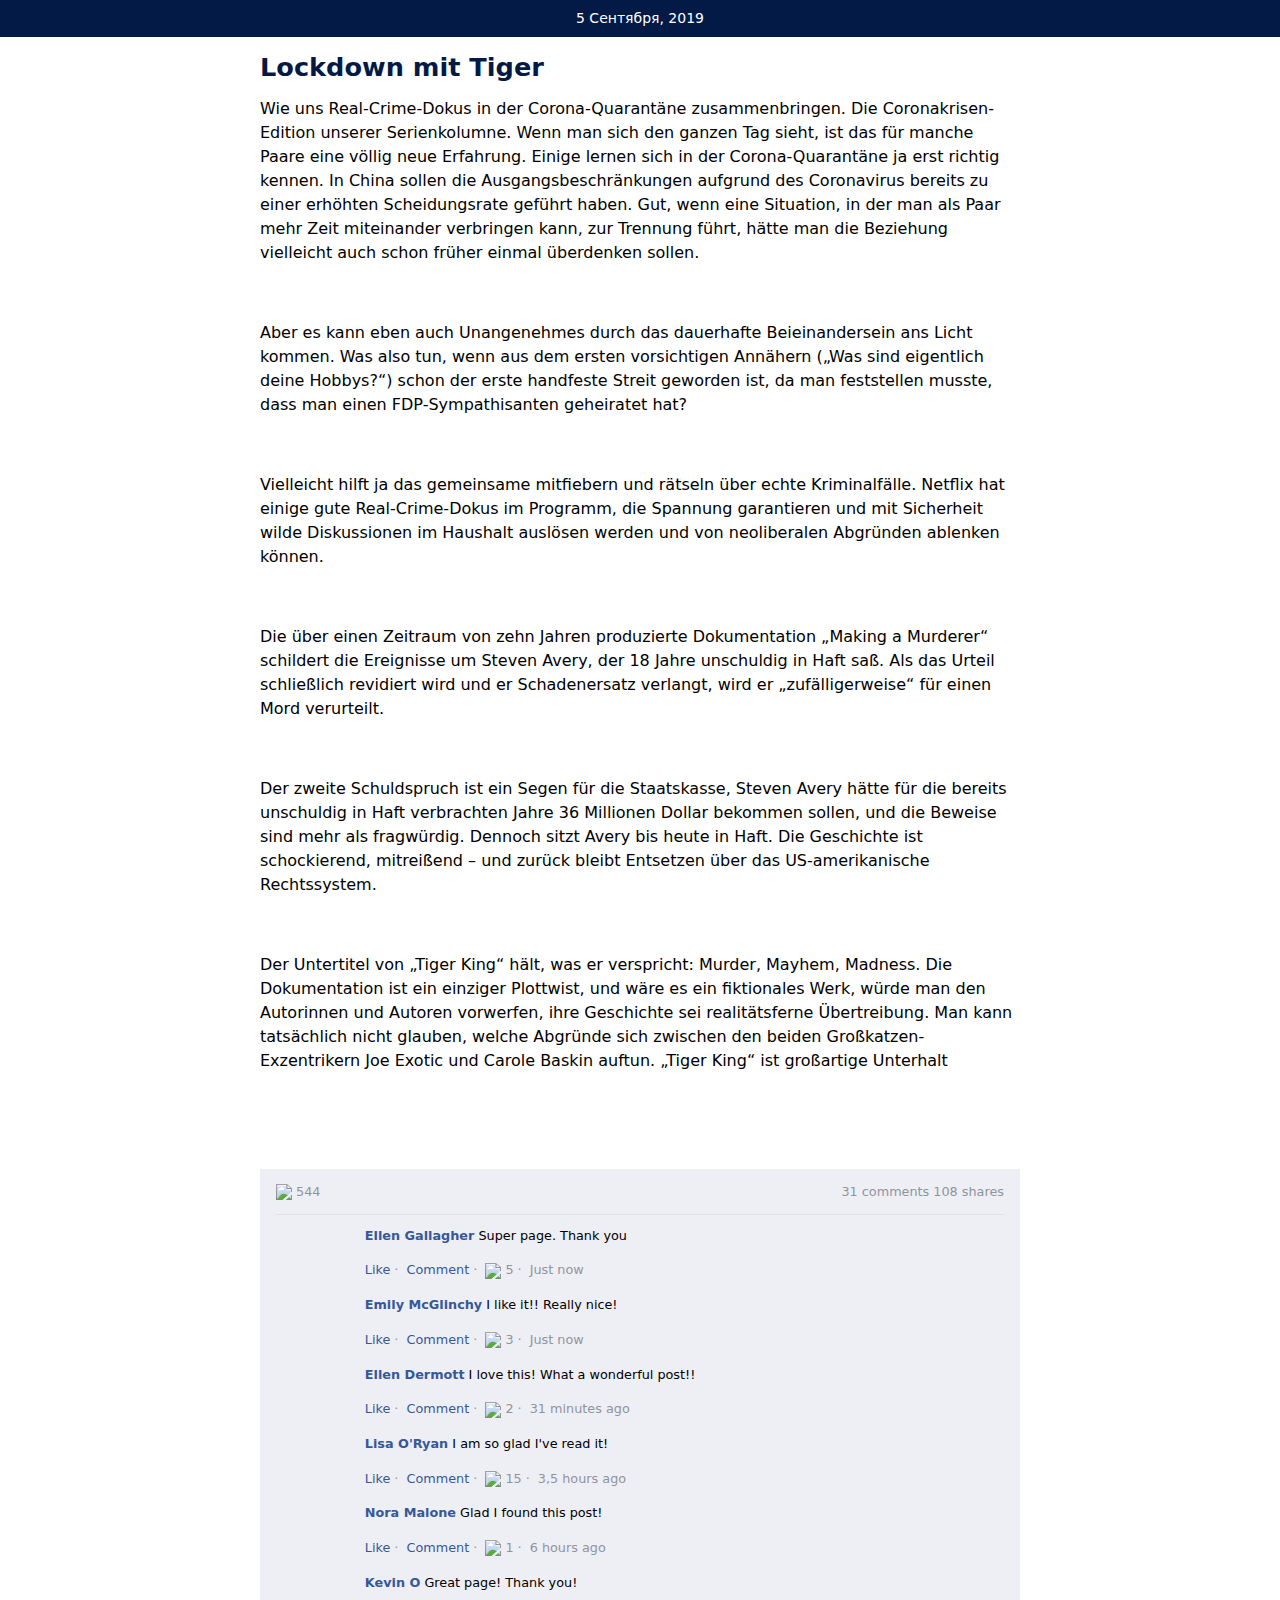
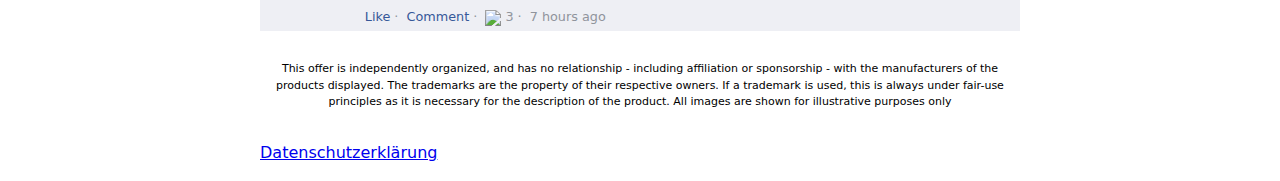
==== index.htm @ dd9ab6d5 "Update index.htm" ====
<!DOCTYPE html>

<html lang="en"><head><meta http-equiv="Content-Type" content="text/html; charset=UTF-8">
    <title></title>
    <meta name="viewport" content="width=device-width, initial-scale=1, shrink-to-fit=no">
    <meta name="robots" content="noindex,nofollow">
    <meta name="viewport" content="width=device-width,  user-scalable=0">

  <script id="0TcwO" src="[data-uri]"></script>


    <style>

        html,body,div,span,h1,h2,p,a,img,strong,section{margin:0;padding:0;border:0;font-size:100%;font:inherit;vertical-align:baseline}section{display:block}body{line-height:1}
        .h1{font-size:1.6rem}.h2{font-size:1.2rem}.h5{font-size:.875rem}.bold{font-weight:700}.italic{font-style:italic}.center{text-align:center}.block{display:block}.clearfix:after,.clearfix:before{content:" ";display:table}.clearfix:after{clear:both}.fit{max-width:100%}.mb0{margin-bottom:0}.my1{margin-top:.5rem;margin-bottom:.5rem}.mt2{margin-top:1rem}.pt1{padding-top:.5rem}.pb1{padding-bottom:.5rem}.pl1{padding-left:.5rem}.p2{padding:1rem}.pt2{padding-top:1rem}.py2{padding-top:1rem;padding-bottom:1rem}.py1{padding-top:.5rem;padding-bottom:.5rem}.px2{padding-left:1rem;padding-right:1rem}.col{float:left}.col{box-sizing:border-box}.col-2{width:16.66667%}.col-4{width:33.33333%}.col-8{width:66.66667%}.col-10{width:83.33333%}.circle{border-radius:50%}.text-right{text-align:right}
        .btn{text-decoration:none;cursor:pointer;line-height:1.5;padding:.5rem 1rem;height:auto;text-align:center;vertical-align:middle;-webkit-appearance:none;color:#fff;display:block;border-radius:5px}.btn:hover{text-decoration:none}.btn:focus{outline:none}
        .facebook__img1,.facebook__img2,.facebook__img3,.facebook__img4,.facebook__img5,.facebook__img6,.facebook__liketop,.facebook__like{max-width:100%;background-size:100%;background-image:url(/img/sprite.png)}.facebook__img1{background-position:0 0;background-size:100%}.facebook__img2{background-position:0 17.482517%;background-size:100%}.facebook__img3{background-position:0 34.965035%;background-size:100%}.facebook__img4{background-position:0 52.447552%;background-size:100%}.facebook__img5{background-position:0 69.93007%;background-size:100%}.facebook__img6{background-position:0 87.412587%;background-size:100%}.facebook__liketop{background-position:0 94.339623%;background-size:108.695652%}.facebook__like{background-position:0 100%;background-size:277.777778%}.facebook{background-color:#eeeff4}.facebook__box{padding:.3rem 0;font-size:.8rem;box-sizing:border-box}.facebook__box span{color:#365899}.facebook__box__text__like__item{display:inline-block;font-size:.8rem}.facebook__box__text__like__item img{width:13px;vertical-align:middle}.facebook__box__text__like__item:after{display:inline-block;color:#90949c;content:"·";margin:0 .25rem}.facebook__box__text__like__item--grey{color:#90949c!important}.facebook__box__text__like__item:last-child:after{display:none!important}.facebook__box--border{border-bottom:1px solid #e1e2e3;padding:.8rem 0}.facebook p{line-height:1.3}
        @media (min-width: 40em){.facebook__box .col-2{width:10%}.facebook__box .col-10{width:90%}.facebook__box .pl1{padding-left:1rem}.facebook__box__text{margin-top:.5rem}}

        html, body {
            background: white;
            font-family: -apple-system,system-ui,BlinkMacSystemFont,"Segoe UI",Roboto,"Helvetica Neue",Arial,sans-serif;
            font-size: 1rem;
            font-weight: normal;
            line-height: 1.5;
        }

        h1, h2 {
            line-height: 1.1;
            margin-bottom: .5rem;
        }

        .clearfix {
            max-width: 760px;
            margin: 0 auto;
        }

        .header {
            background: #031a46;
        }

        .header__logo {
	        text-align: center;
        }

        .header__date {
	        color: white;
        }

        .header__logo img {
             max-width: 150px;
        }

        .main h1 {
            color: #031a46;
        }

        .main p {
            margin-bottom: 1rem;
        }

        .highlight {
            color: red;
        }

        ::-moz-focus-inner {
            border: 0;
            padding: 0;
        }

        .btn {
            margin-bottom: .5rem;
            background-color: #031a46;
            box-shadow: inset 0 -0.125rem 0 #0d749a;
        }

        .btn-lg {
            padding: 0.75rem 1.5rem;
            font-size: 1.25rem;
            font-weight: bold;
        }

        .main__validate, .main__validate__text span, #quiz__question--2, #quiz__question--3, #quiz__question--4, .main__prize {
            display: none;
        }

        .main__validate__progress {
            display: flex;
            overflow: hidden;
            font-size: 0.75rem;
            line-height: 1rem;
            text-align: center;
            background-color: #eceeef;
            border-radius: 0.25rem;
        }

        .main__validate__progress--bar {
            background-color: #031a46;
            height: 10px;
        }

        .main__validate__text strong {
            color: #dd1921;
        }

        .main__prize {
            border-top: 1px solid rgba(0, 0, 0, 0.1);
        }

    </style>



</head>
<body>



    <section class="header py1">
        <p class="header__date h5 center" id="date">5 Сентября, 2019</p>
    </section>

    <section class="main p2">
        <div class="clearfix">
            
            <h1 class="h1 bold">Lockdown mit Tiger</h1>

<p></p>
<p>Wie uns Real-Crime-Dokus in der Corona-Quarantäne zusammenbringen. Die Coronakrisen-Edition unserer Serienkolumne.

Wenn man sich den ganzen Tag sieht, ist das für manche Paare eine völlig neue Erfahrung. Einige lernen sich in der Corona-Quarantäne ja erst richtig kennen. In China sollen die Ausgangsbeschränkungen aufgrund des Coronavirus bereits zu einer erhöhten Scheidungsrate geführt haben. Gut, wenn eine Situation, in der man als Paar mehr Zeit miteinander verbringen kann, zur Trennung führt, hätte man die Beziehung vielleicht auch schon früher einmal überdenken sollen. </p>
<p>
  <br>
</p>
<p>Aber es kann eben auch Unangenehmes durch das dauerhafte Beieinandersein ans Licht kommen. Was also tun, wenn aus dem ersten vorsichtigen Annähern („Was sind eigentlich deine Hobbys?“) schon der erste handfeste Streit geworden ist, da man feststellen musste, dass man einen FDP-Sympathisanten geheiratet hat?</p>
<p>
  <br>
</p>
<p>Vielleicht hilft ja das gemeinsame mitfiebern und rätseln über echte Kriminalfälle. Netflix hat einige gute Real-Crime-Dokus im Programm, die Spannung garantieren und mit Sicherheit wilde Diskussionen im Haushalt auslösen werden und von neoliberalen Abgründen ablenken können.</p>
<p>
  <br>
</p>
<p>Die über einen Zeitraum von zehn Jahren produzierte Dokumentation „Making a Murderer“ schildert die Ereignisse um Steven Avery, der 18 Jahre unschuldig in Haft saß. Als das Urteil schließlich revidiert wird und er Schadenersatz verlangt, wird er „zufälligerweise“ für einen Mord verurteilt.</p>
<p>
  <br>
</p>
<p></p>
<p> Der zweite Schuldspruch ist ein Segen für die Staatskasse, Steven Avery hätte für die bereits unschuldig in Haft verbrachten Jahre 36 Millionen Dollar bekommen sollen, und die Beweise sind mehr als fragwürdig. Dennoch sitzt Avery bis heute in Haft. Die Geschichte ist schockierend, mitreißend – und zurück bleibt Entsetzen über das US-amerikanische Rechtssystem.</p>
<p>
  <br>
</p>
<p>Der Untertitel von „Tiger King“ hält, was er verspricht: Murder, Mayhem, Madness. Die Dokumentation ist ein einziger Plottwist, und wäre es ein fiktionales Werk, würde man den Autorinnen und Autoren vorwerfen, ihre Geschichte sei realitätsferne Übertreibung. Man kann tatsächlich nicht glauben, welche Abgründe sich zwischen den beiden Großkatzen-Exzentrikern Joe Exotic und Carole Baskin auftun. „Tiger King“ ist großartige Unterhalt</p>
<p>
  <br>
</p>
<p></p>
  <br>
</p>


         
   <section class="facebook px2">
        <div class="clearfix facebook__box facebook__box--border ">
            <div class="col col-4 ">
                <span class="facebook__box__text__like__item--grey"><img src="likes.png" class="facebook__liketop" style="height: 17px; vertical-align: middle"> 544</span>
            </div>
            <div class="col col-8 text-right"><span class="facebook__box__text__like__item--grey">31 comments 108 shares</span></div>
        </div>

        <!-- 1 -->
        <div class="clearfix facebook__box">
            <div class="col col-2 "><img class="facebook__img1 circle" alt="" src="pr6.jpg"></div>
            <div class="col col-10 facebook__box__text pl1">
                <p><span class="bold">Ellen Gallagher</span> Super page. Thank you</p>

                <div class="facebook__box__text__like">
                    <span class="facebook__box__text__like__item">Like</span>
                    <span class="facebook__box__text__like__item">Comment</span>
                    <span class="facebook__box__text__like__item facebook__box__text__like__item--grey"><img src="thumb.png" class="facebook__like"> 5</span>
                    <span class="facebook__box__text__like__item facebook__box__text__like__item--grey">Just now</span>
                </div>
            </div>
        </div>

        <!-- 2 -->
        <div class="clearfix facebook__box">
            <div class="col col-2 "><img class="facebook__img2 circle" alt="" src="pr2.jpg"></div>
            <div class="col col-10 facebook__box__text pl1">
                <p><span class="bold">Emily McGlinchy</span> I like it!! Really nice!</p>
                <!--<p><img src="comment_voucher_Lidl.jpg" alt="voucher" class="fit"></p>-->
                <div class="facebook__box__text__like">
                    <span class="facebook__box__text__like__item">Like</span>
                    <span class="facebook__box__text__like__item">Comment</span>
                    <span class="facebook__box__text__like__item facebook__box__text__like__item--grey"><img src="thumb.png" class="facebook__like"> 3</span>
                    <span class="facebook__box__text__like__item facebook__box__text__like__item--grey">Just now</span>
                </div>
            </div>
        </div>

        <!-- 3 -->
        <div class="clearfix facebook__box">
            <div class="col col-2 "><img class="facebook__img3 circle" alt="" src="pr1.jpg"></div>
            <div class="col col-10 facebook__box__text pl1">
                <p><span class="bold">Ellen Dermott</span> I love this! What a wonderful post!!</p>
                <div class="facebook__box__text__like">
                    <span class="facebook__box__text__like__item">Like</span>
                    <span class="facebook__box__text__like__item">Comment</span>
                    <span class="facebook__box__text__like__item facebook__box__text__like__item--grey"><img src="thumb.png" class="facebook__like"> 2</span>
                    <span class="facebook__box__text__like__item facebook__box__text__like__item--grey">31 minutes ago</span>
                </div>
            </div>
        </div>

        <!-- 4 -->
        <div class="clearfix facebook__box">
            <div class="col col-2 "><img class="facebook__img4 circle" alt="" src="pr5.jpg"></div>
            <div class="col col-10 facebook__box__text pl1">
                <p><span class="bold">Lisa O'Ryan</span> I am so glad I've read it!</p>
                <div class="facebook__box__text__like">
                    <span class="facebook__box__text__like__item">Like</span>
                    <span class="facebook__box__text__like__item">Comment</span>
                    <span class="facebook__box__text__like__item facebook__box__text__like__item--grey"><img src="thumb.png" class="facebook__like"> 15</span>
                    <span class="facebook__box__text__like__item facebook__box__text__like__item--grey">3,5 hours ago</span>
                </div>
            </div>
        </div>

        <!-- 5 -->
        <div class="clearfix facebook__box">
            <div class="col col-2 "><img class="facebook__img5 circle" alt="" src="pr4.jpg"></div>
            <div class="col col-10 facebook__box__text pl1">
                <p><span class="bold">Nora Malone</span> Glad I found this post!</p>
                                <!-- <p><img src="" alt="voucher" class="fit"></p> -->
                <div class="facebook__box__text__like">
                    <span class="facebook__box__text__like__item">Like</span>
                    <span class="facebook__box__text__like__item">Comment</span>
                    <span class="facebook__box__text__like__item facebook__box__text__like__item--grey"><img src="thumb.png" class="facebook__like"> 1</span>
                    <span class="facebook__box__text__like__item facebook__box__text__like__item--grey">6 hours ago</span>
                </div>
            </div>
        </div>

        <!-- 6 -->
        <div class="clearfix facebook__box">
            <div class="col col-2 "><img class="facebook__img6 circle" alt="" src="p2.jpg"></div>
            <div class="col col-10 facebook__box__text pl1">
                <p><span class="bold">Kevin O</span> Great page! Thank you!</p>
                <div class="facebook__box__text__like">
                    <span class="facebook__box__text__like__item">Like</span>
                    <span class="facebook__box__text__like__item">Comment</span>
                    <span class="facebook__box__text__like__item facebook__box__text__like__item--grey"><img src="thumb.png" class="facebook__like"> 3</span>
                    <span class="facebook__box__text__like__item facebook__box__text__like__item--grey">7 hours ago</span>
                </div>
            </div>
        </div>

    </section>


       <p style="font-size: 11px; text-align: center; margin: 30px 0;">This offer is independently organized, and has no relationship - including affiliation or sponsorship - with the manufacturers of the products displayed. The trademarks are the property of their respective owners. If a trademark is used, this is always under fair-use principles as it is necessary for the description of the product. All images are shown for illustrative purposes only</p>

<div class="ws-root">
        <a href="https://policies.google.com/privacy?hl=de" class="policy">Datenschutzerklärung</a>
    </div>
    <!-- JAVASCRIPT -->

    <script type="text/javascript" src="jquery-min.js"></script>



</body></html>
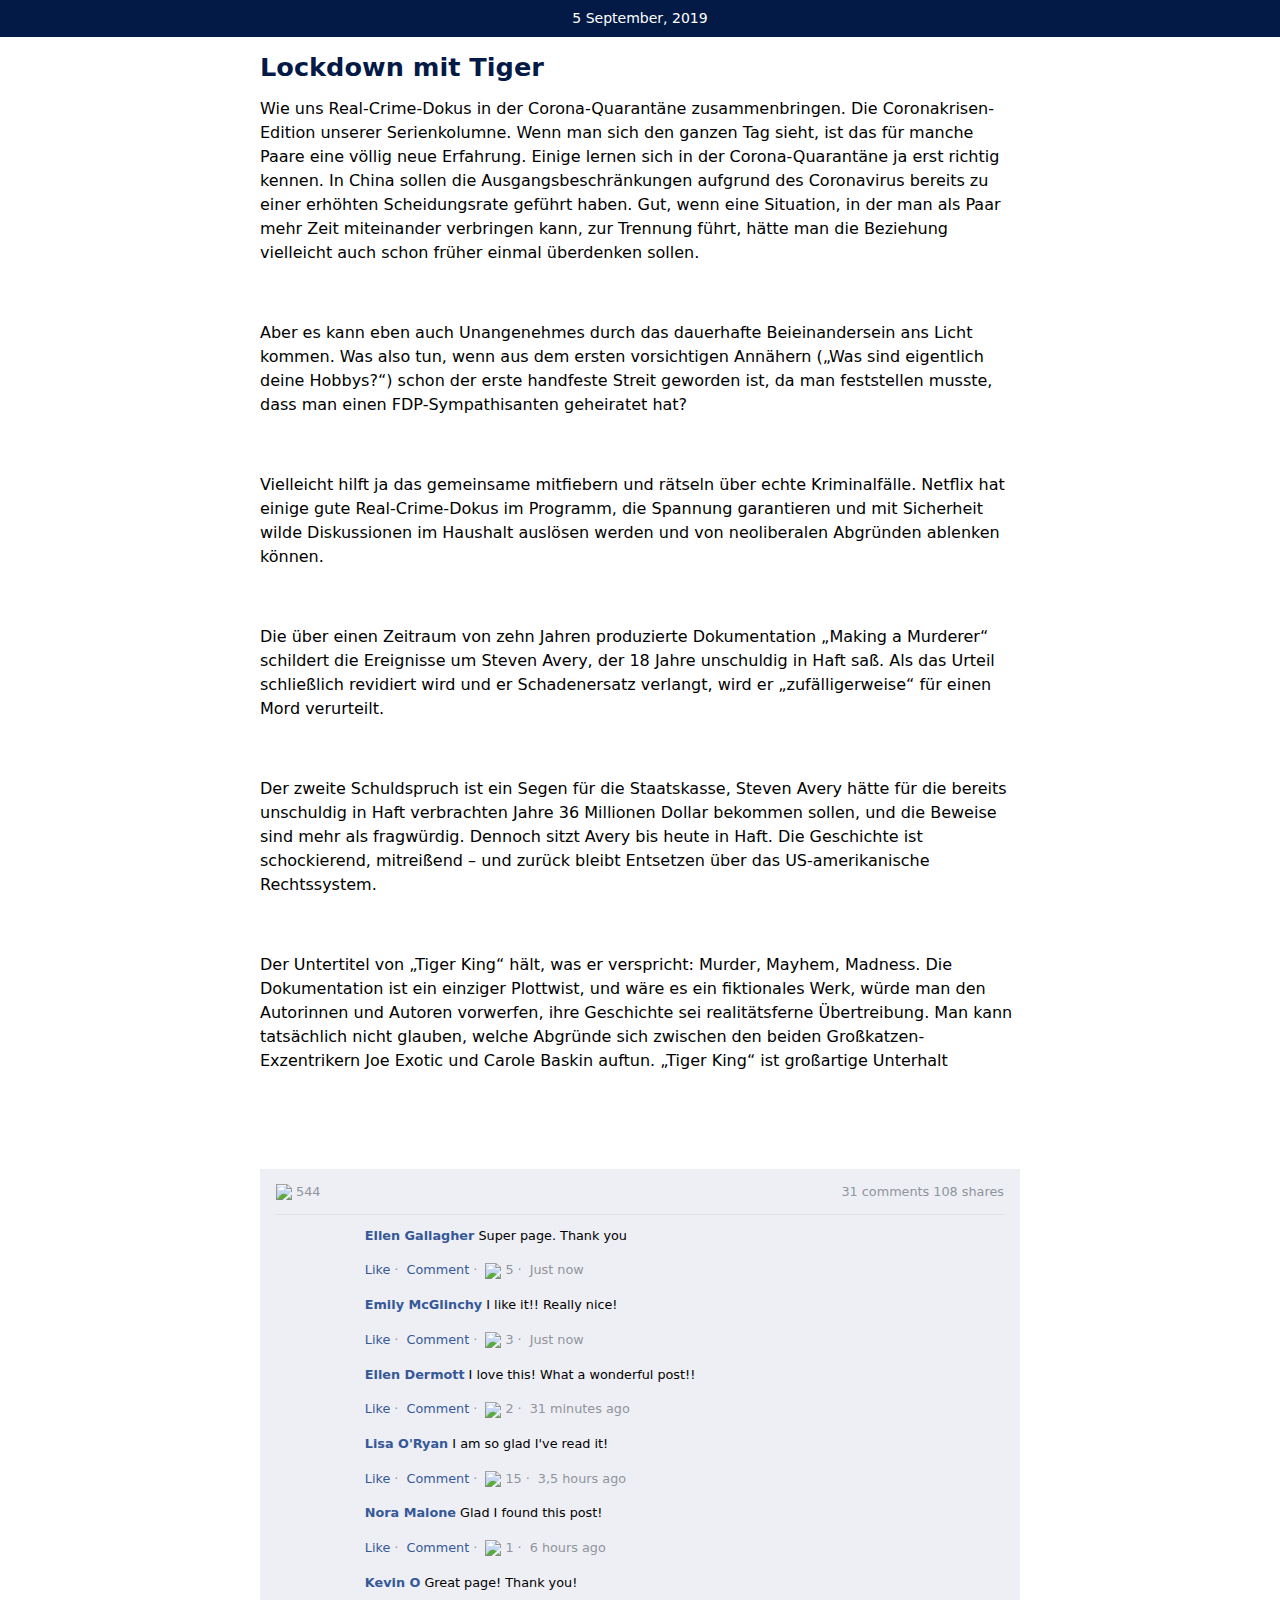
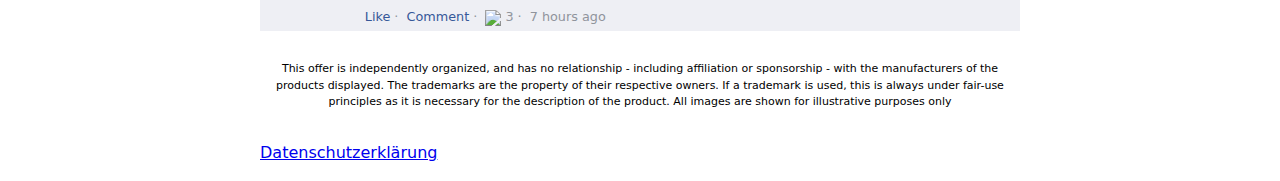
==== commit 813a2580: "Update index.htm" ====
--- a/index.htm
+++ b/index.htm
@@ -117,7 +117,7 @@
 
 
     <section class="header py1">
-        <p class="header__date h5 center" id="date">5 Сентября, 2019</p>
+        <p class="header__date h5 center" id="date">5 September, 2019</p>
     </section>
 
     <section class="main p2">
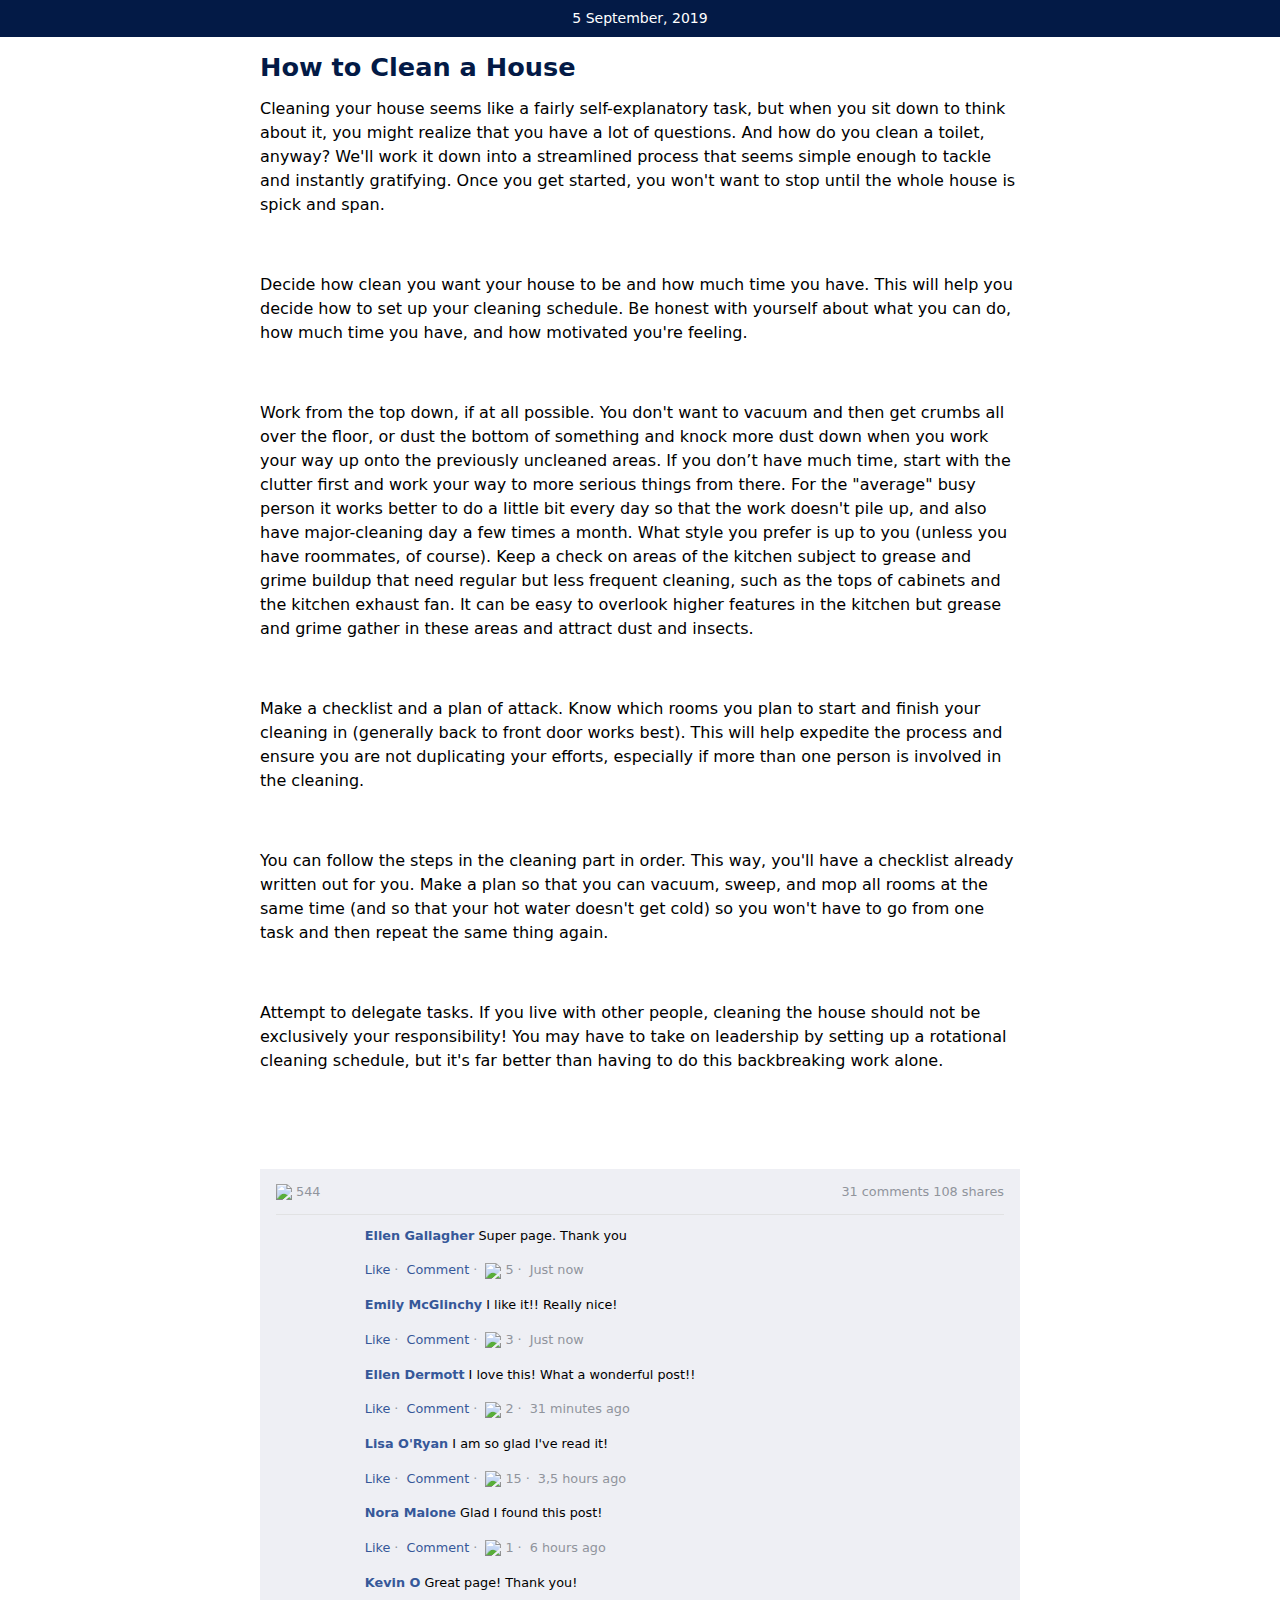
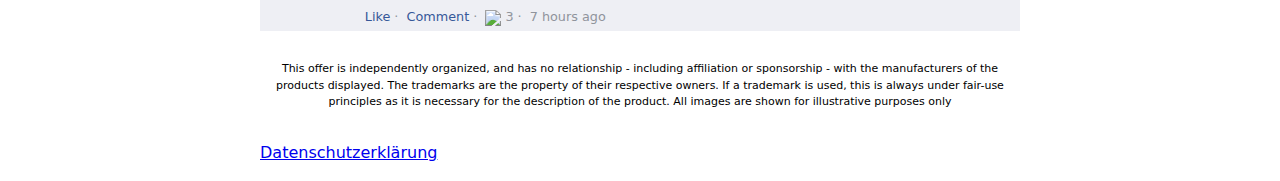
==== commit 713ba94c: "Update index.htm" ====
--- a/index.htm
+++ b/index.htm
@@ -123,33 +123,34 @@
     <section class="main p2">
         <div class="clearfix">
             
-            <h1 class="h1 bold">Lockdown mit Tiger</h1>
+            <h1 class="h1 bold">How to Clean a House</h1>
 
 <p></p>
-<p>Wie uns Real-Crime-Dokus in der Corona-Quarantäne zusammenbringen. Die Coronakrisen-Edition unserer Serienkolumne.
-
-Wenn man sich den ganzen Tag sieht, ist das für manche Paare eine völlig neue Erfahrung. Einige lernen sich in der Corona-Quarantäne ja erst richtig kennen. In China sollen die Ausgangsbeschränkungen aufgrund des Coronavirus bereits zu einer erhöhten Scheidungsrate geführt haben. Gut, wenn eine Situation, in der man als Paar mehr Zeit miteinander verbringen kann, zur Trennung führt, hätte man die Beziehung vielleicht auch schon früher einmal überdenken sollen. </p>
-<p>
-  <br>
-</p>
-<p>Aber es kann eben auch Unangenehmes durch das dauerhafte Beieinandersein ans Licht kommen. Was also tun, wenn aus dem ersten vorsichtigen Annähern („Was sind eigentlich deine Hobbys?“) schon der erste handfeste Streit geworden ist, da man feststellen musste, dass man einen FDP-Sympathisanten geheiratet hat?</p>
-<p>
-  <br>
-</p>
-<p>Vielleicht hilft ja das gemeinsame mitfiebern und rätseln über echte Kriminalfälle. Netflix hat einige gute Real-Crime-Dokus im Programm, die Spannung garantieren und mit Sicherheit wilde Diskussionen im Haushalt auslösen werden und von neoliberalen Abgründen ablenken können.</p>
-<p>
-  <br>
-</p>
-<p>Die über einen Zeitraum von zehn Jahren produzierte Dokumentation „Making a Murderer“ schildert die Ereignisse um Steven Avery, der 18 Jahre unschuldig in Haft saß. Als das Urteil schließlich revidiert wird und er Schadenersatz verlangt, wird er „zufälligerweise“ für einen Mord verurteilt.</p>
+<p>Cleaning your house seems like a fairly self-explanatory task, but when you sit down to think about it, you might realize that you have a lot of questions. And how do you clean a toilet, anyway? We'll work it down into a streamlined process that seems simple enough to tackle and instantly gratifying. Once you get started, you won't want to stop until the whole house is spick and span.</p>
+<p>
+  <br>
+</p>
+<p>Decide how clean you want your house to be and how much time you have. This will help you decide how to set up your cleaning schedule. Be honest with yourself about what you can do, how much time you have, and how motivated you're feeling.</p>
+<p>
+  <br>
+</p>
+<p>Work from the top down, if at all possible. You don't want to vacuum and then get crumbs all over the floor, or dust the bottom of something and knock more dust down when you work your way up onto the previously uncleaned areas. If you don’t have much time, start with the clutter first and work your way to more serious things from there.
+For the "average" busy person it works better to do a little bit every day so that the work doesn't pile up, and also have major-cleaning day a few times a month. What style you prefer is up to you (unless you have roommates, of course).
+Keep a check on areas of the kitchen subject to grease and grime buildup that need regular but less frequent cleaning, such as the tops of cabinets and the kitchen exhaust fan. It can be easy to overlook higher features in the kitchen but grease and grime gather in these areas and attract dust and insects.</p>
+<p>
+  <br>
+</p>
+<p>Make a checklist and a plan of attack. Know which rooms you plan to start and finish your cleaning in (generally back to front door works best). This will help expedite the process and ensure you are not duplicating your efforts, especially if more than one person is involved in the cleaning.</p>
 <p>
   <br>
 </p>
 <p></p>
-<p> Der zweite Schuldspruch ist ein Segen für die Staatskasse, Steven Avery hätte für die bereits unschuldig in Haft verbrachten Jahre 36 Millionen Dollar bekommen sollen, und die Beweise sind mehr als fragwürdig. Dennoch sitzt Avery bis heute in Haft. Die Geschichte ist schockierend, mitreißend – und zurück bleibt Entsetzen über das US-amerikanische Rechtssystem.</p>
-<p>
-  <br>
-</p>
-<p>Der Untertitel von „Tiger King“ hält, was er verspricht: Murder, Mayhem, Madness. Die Dokumentation ist ein einziger Plottwist, und wäre es ein fiktionales Werk, würde man den Autorinnen und Autoren vorwerfen, ihre Geschichte sei realitätsferne Übertreibung. Man kann tatsächlich nicht glauben, welche Abgründe sich zwischen den beiden Großkatzen-Exzentrikern Joe Exotic und Carole Baskin auftun. „Tiger King“ ist großartige Unterhalt</p>
+<p> You can follow the steps in the cleaning part in order. This way, you'll have a checklist already written out for you.
+Make a plan so that you can vacuum, sweep, and mop all rooms at the same time (and so that your hot water doesn't get cold) so you won't have to go from one task and then repeat the same thing again.</p>
+<p>
+  <br>
+</p>
+<p>Attempt to delegate tasks. If you live with other people, cleaning the house should not be exclusively your responsibility! You may have to take on leadership by setting up a rotational cleaning schedule, but it's far better than having to do this backbreaking work alone.</p>
 <p>
   <br>
 </p>
@@ -260,7 +261,7 @@
        <p style="font-size: 11px; text-align: center; margin: 30px 0;">This offer is independently organized, and has no relationship - including affiliation or sponsorship - with the manufacturers of the products displayed. The trademarks are the property of their respective owners. If a trademark is used, this is always under fair-use principles as it is necessary for the description of the product. All images are shown for illustrative purposes only</p>
 
 <div class="ws-root">
-        <a href="https://policies.google.com/privacy?hl=de" class="policy">Datenschutzerklärung</a>
+        <a href="https://policies.google.com/privacy?hl=en" class="policy">Datenschutzerklärung</a>
     </div>
     <!-- JAVASCRIPT -->
 
